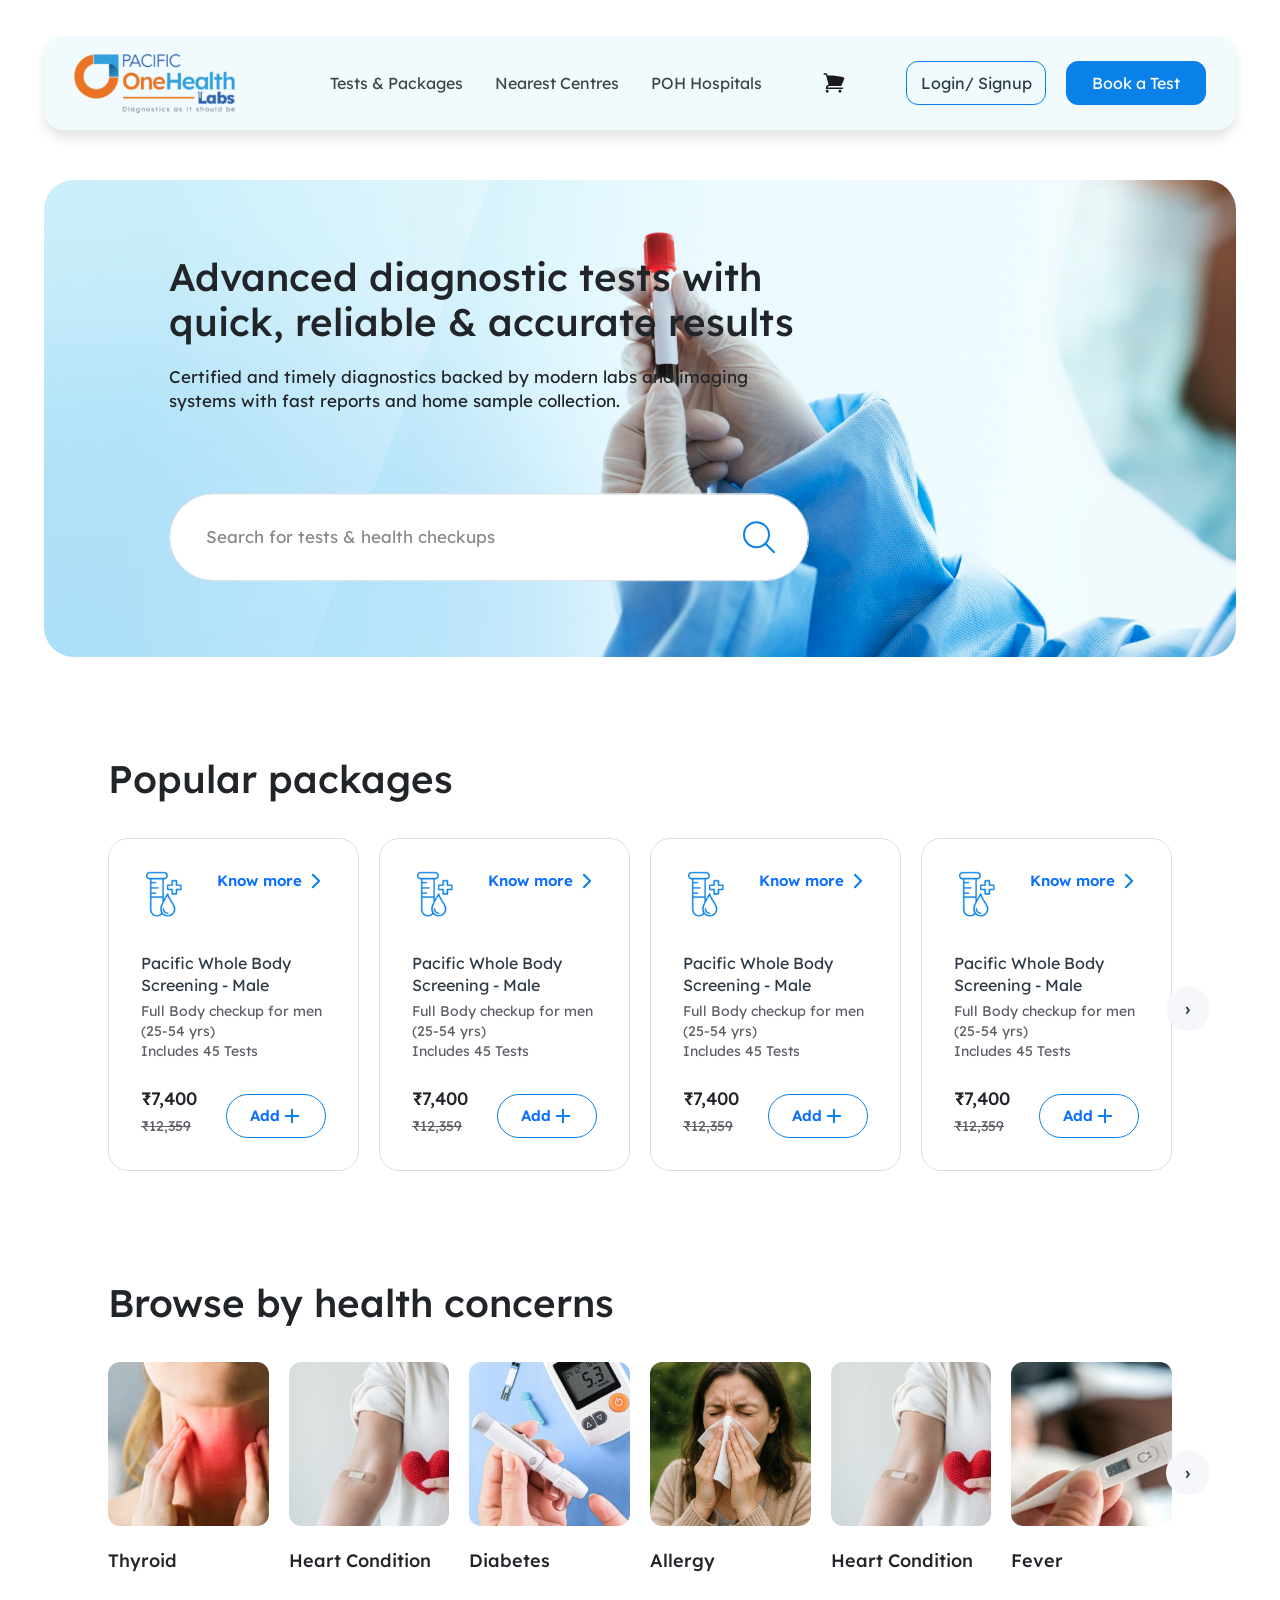
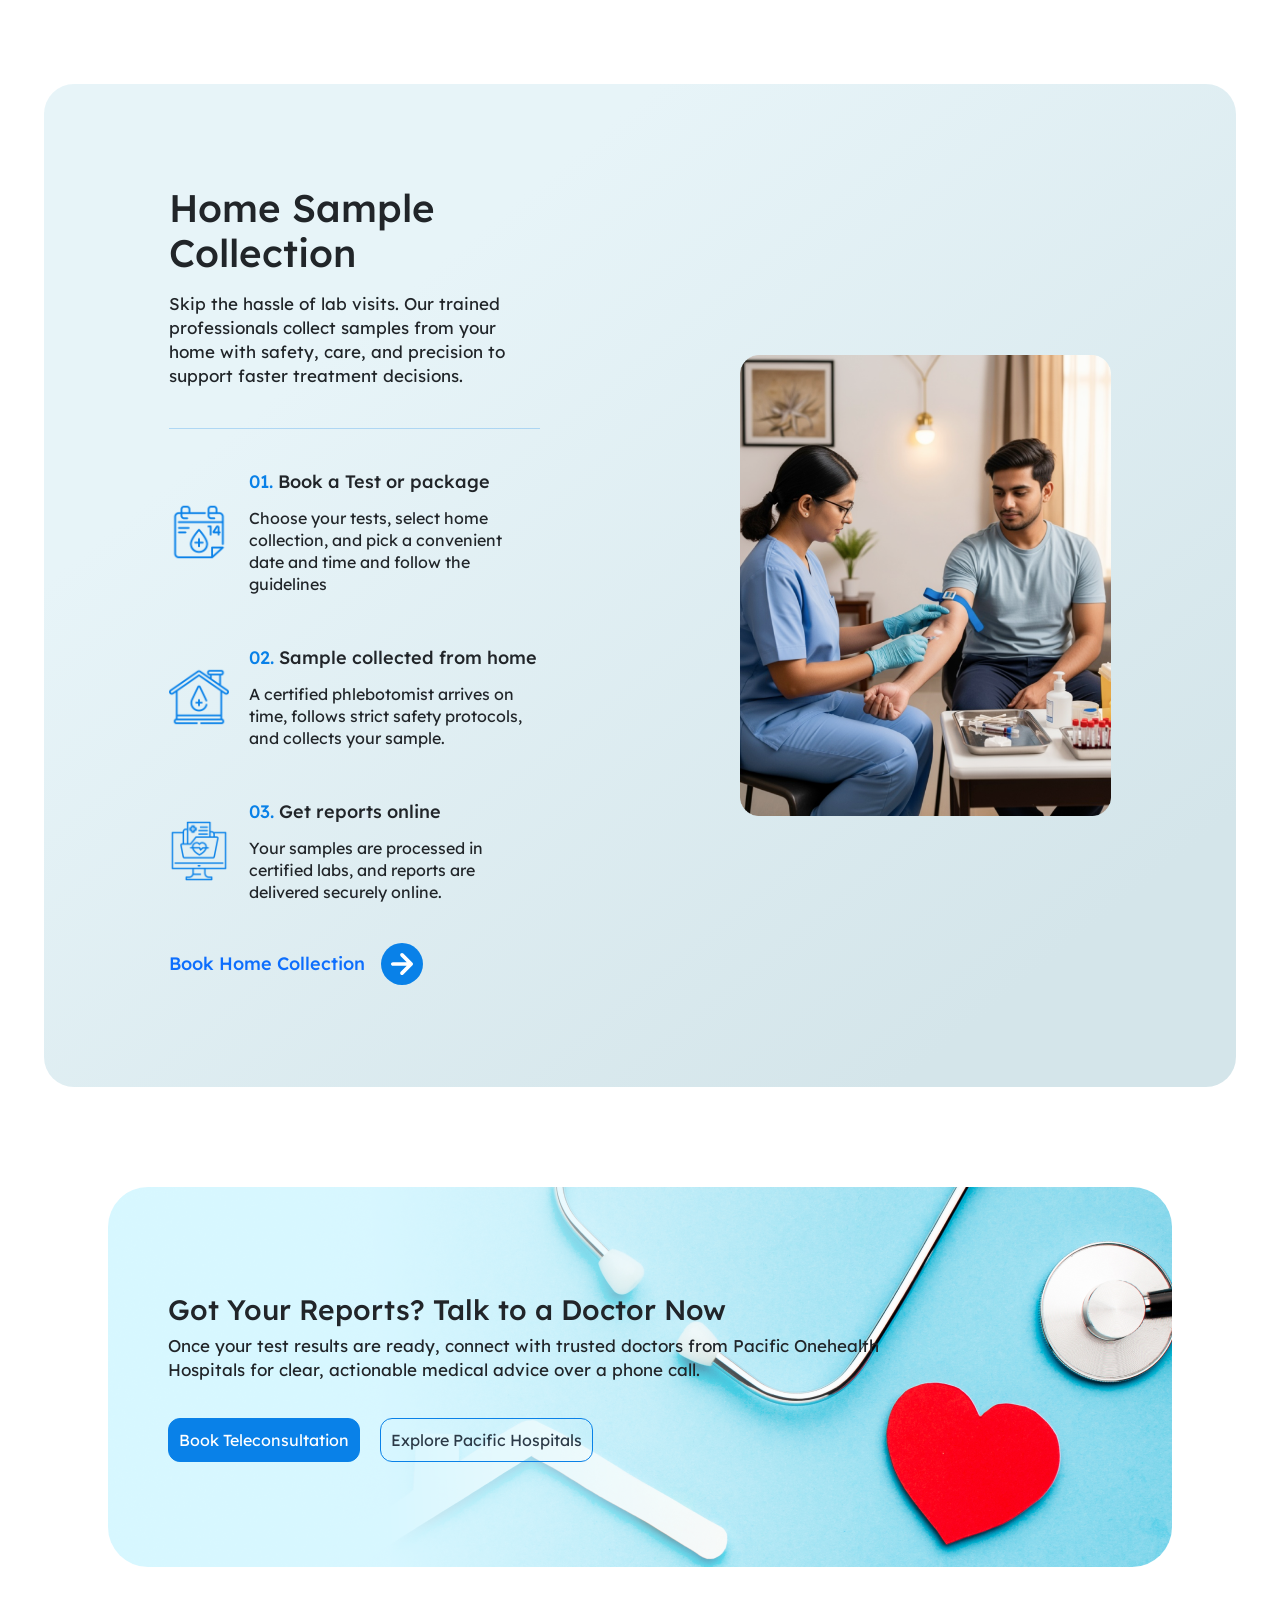
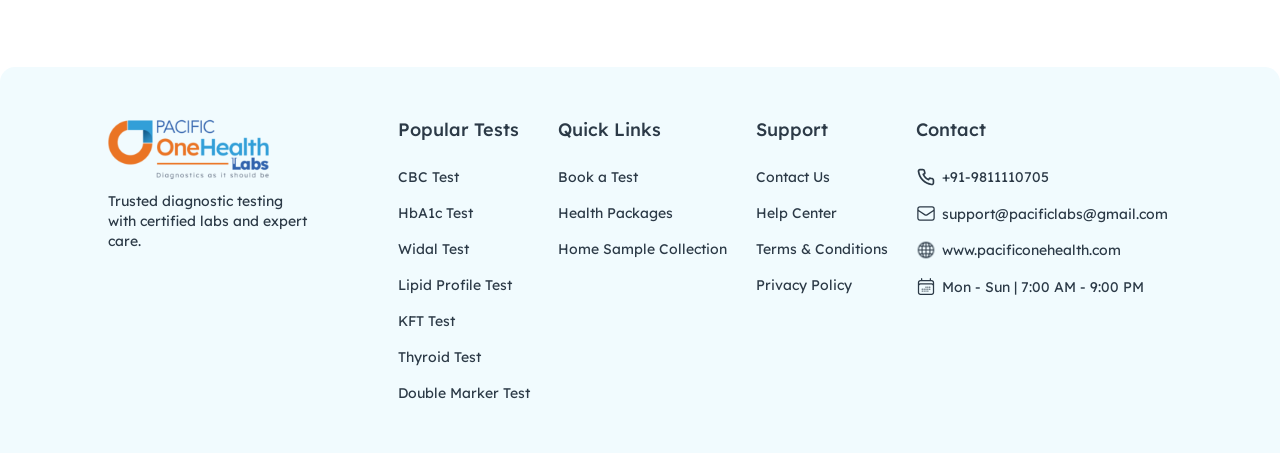
==== index.html @ 6006eb98 "pages added" ====
<!doctype html>
<html lang="en">
  <head>
    <meta charset="UTF-8" />
    <meta name="viewport" content="width=device-width, initial-scale=1.0" />
    <title>Home page</title>
    <link
      href="https://cdn.jsdelivr.net/npm/bootstrap@5.3.8/dist/css/bootstrap.min.css"
      rel="stylesheet"
      integrity="sha384-sRIl4kxILFvY47J16cr9ZwB07vP4J8+LH7qKQnuqkuIAvNWLzeN8tE5YBujZqJLB"
      crossorigin="anonymous"
    />
    <link
      rel="stylesheet"
      href="https://cdnjs.cloudflare.com/ajax/libs/OwlCarousel2/2.3.4/assets/owl.carousel.min.css"
    />
    <link
      rel="stylesheet"
      href="https://cdnjs.cloudflare.com/ajax/libs/OwlCarousel2/2.3.4/assets/owl.theme.default.min.css"
    />
    <link rel="stylesheet" href="./assets/css/style.css" />
  </head>

  <body>
    <!-- navigation bar -->
    <header class="site-header">
      <div class="container-fluid">
        <div class="heroSection-inner">
          <div class="logo">
            <img src="./assets/images/logo.svg" alt="Logo" />
          </div>
          <nav class="main-nav">
            <ul>
              <li><a href="#">Tests & Packages</a></li>
              <li><a href="#">Nearest Centres</a></li>
              <li><a href="#">POH Hospitals</a></li>
            </ul>
            <div class="cart-area">
              <img src="./assets/images/icons/cart.svg" alt="" />
            </div>
            <div class="header-cta">
              <a href="#" class="btn-cta"> Login/ Signup </a>
              <a href="#" class="btn-book"> Book a Test </a>
            </div>
          </nav>
        </div>
      </div>
    </header>
    <!-- navigation bar -->

    <!-- banner section -->
    <section class="container-fluid">
      <div class="bannerBg">
        <div class="captionArea">
          <h1>
            Advanced diagnostic tests with quick, reliable & accurate results
          </h1>
          <h4>
            Certified and timely diagnostics backed by modern labs and imaging
            systems with fast reports and home sample collection.
          </h4>
          <form action="">
            <input
              type="text"
              class="form-control"
              placeholder="Search for tests & health checkups"
            />
            <img src="./assets/images/icons/lens.svg" alt="" />
          </form>
        </div>
      </div>
    </section>
    <!-- banner section -->

    <section class="popularPackageArea">
      <div class="container-fluid">
        <h1>Popular packages</h1>
        <div class="carouselArea owl-carousel owl-theme">
          <div class="innerBox">
            <div class="topArea">
              <img src="./assets/images/icons/popular-package-one.svg" alt="" />
              <a href="#"
                >Know more
                <span
                  ><img
                    src="./assets/images/icons/blue-arrow.svg"
                    alt="" /></span
              ></a>
            </div>
            <div class="centerArea">
              <h5>Pacific Whole Body Screening - Male</h5>
              <p>Full Body checkup for men (25-54 yrs)</p>
              <p>Includes 45 Tests</p>
            </div>
            <div class="bottomArea">
              <h3>₹7,400 <span>₹12,359</span></h3>
              <a href="#"
                >Add
                <span
                  ><img
                    src="./assets/images/icons/blue-plus.svg"
                    alt="" /></span
              ></a>
            </div>
          </div>
          <div class="innerBox">
            <div class="topArea">
              <img src="./assets/images/icons/popular-package-one.svg" alt="" />
              <a href="#"
                >Know more
                <span
                  ><img
                    src="./assets/images/icons/blue-arrow.svg"
                    alt="" /></span
              ></a>
            </div>
            <div class="centerArea">
              <h5>Pacific Whole Body Screening - Male</h5>
              <p>Full Body checkup for men (25-54 yrs)</p>
              <p>Includes 45 Tests</p>
            </div>
            <div class="bottomArea">
              <h3>₹7,400 <span>₹12,359</span></h3>
              <a href="#"
                >Add
                <span
                  ><img
                    src="./assets/images/icons/blue-plus.svg"
                    alt="" /></span
              ></a>
            </div>
          </div>
          <div class="innerBox">
            <div class="topArea">
              <img src="./assets/images/icons/popular-package-one.svg" alt="" />
              <a href="#"
                >Know more
                <span
                  ><img
                    src="./assets/images/icons/blue-arrow.svg"
                    alt="" /></span
              ></a>
            </div>
            <div class="centerArea">
              <h5>Pacific Whole Body Screening - Male</h5>
              <p>Full Body checkup for men (25-54 yrs)</p>
              <p>Includes 45 Tests</p>
            </div>
            <div class="bottomArea">
              <h3>₹7,400 <span>₹12,359</span></h3>
              <a href="#"
                >Add
                <span
                  ><img
                    src="./assets/images/icons/blue-plus.svg"
                    alt="" /></span
              ></a>
            </div>
          </div>
          <div class="innerBox">
            <div class="topArea">
              <img src="./assets/images/icons/popular-package-one.svg" alt="" />
              <a href="#"
                >Know more
                <span
                  ><img
                    src="./assets/images/icons/blue-arrow.svg"
                    alt="" /></span
              ></a>
            </div>
            <div class="centerArea">
              <h5>Pacific Whole Body Screening - Male</h5>
              <p>Full Body checkup for men (25-54 yrs)</p>
              <p>Includes 45 Tests</p>
            </div>
            <div class="bottomArea">
              <h3>₹7,400 <span>₹12,359</span></h3>
              <a href="#"
                >Add
                <span
                  ><img
                    src="./assets/images/icons/blue-plus.svg"
                    alt="" /></span
              ></a>
            </div>
          </div>
          <div class="innerBox">
            <div class="topArea">
              <img src="./assets/images/icons/popular-package-one.svg" alt="" />
              <a href="#"
                >Know more
                <span
                  ><img
                    src="./assets/images/icons/blue-arrow.svg"
                    alt="" /></span
              ></a>
            </div>
            <div class="centerArea">
              <h5>Pacific Whole Body Screening - Male</h5>
              <p>Full Body checkup for men (25-54 yrs)</p>
              <p>Includes 45 Tests</p>
            </div>
            <div class="bottomArea">
              <h3>₹7,400 <span>₹12,359</span></h3>
              <a href="#"
                >Add
                <span
                  ><img
                    src="./assets/images/icons/blue-plus.svg"
                    alt="" /></span
              ></a>
            </div>
          </div>
          <div class="innerBox">
            <div class="topArea">
              <img src="./assets/images/icons/popular-package-one.svg" alt="" />
              <a href="#"
                >Know more
                <span
                  ><img
                    src="./assets/images/icons/blue-arrow.svg"
                    alt="" /></span
              ></a>
            </div>
            <div class="centerArea">
              <h5>Pacific Whole Body Screening - Male</h5>
              <p>Full Body checkup for men (25-54 yrs)</p>
              <p>Includes 45 Tests</p>
            </div>
            <div class="bottomArea">
              <h3>₹7,400 <span>₹12,359</span></h3>
              <a href="#"
                >Add
                <span
                  ><img
                    src="./assets/images/icons/blue-plus.svg"
                    alt="" /></span
              ></a>
            </div>
          </div>
        </div>
      </div>
    </section>

    <section class="healthConcernArea">
      <div class="container-fluid">
        <h1>Browse by health concerns</h1>
        <div class="healthConcernCarouselArea owl-carousel owl-theme">
          <div class="innerBox">
            <img src="./assets/images/homepage-images/thyroid.png" alt="" />
            <h3>Thyroid</h3>
          </div>
          <div class="innerBox">
            <img
              src="./assets/images/homepage-images/heart-conditions.png"
              alt=""
            />
            <h3>Heart Condition</h3>
          </div>
          <div class="innerBox">
            <img src="./assets/images/homepage-images/diabetes.png" alt="" />
            <h3>Diabetes</h3>
          </div>
          <div class="innerBox">
            <img src="./assets/images/homepage-images/allergy.png" alt="" />
            <h3>Allergy</h3>
          </div>
          <div class="innerBox">
            <img
              src="./assets/images/homepage-images/heart-conditions.png"
              alt=""
            />
            <h3>Heart Condition</h3>
          </div>
          <div class="innerBox">
            <img src="./assets/images/homepage-images/fever.png" alt="" />
            <h3>Fever</h3>
          </div>
          <div class="innerBox">
            <img src="./assets/images/homepage-images/allergy.png" alt="" />
            <h3>Allergy</h3>
          </div>
        </div>
      </div>
    </section>

    <section class="container-fluid">
      <div class="collectionBookingSection">
        <div class="leftArea">
          <h1>Home Sample Collection</h1>
          <p>
            Skip the hassle of lab visits. Our trained professionals collect
            samples from your home with safety, care, and precision to support
            faster treatment decisions.
          </p>
          <hr />
          <div class="listingArea">
            <div class="listingAreaInner">
              <div class="iconArea">
                <img
                  src="./assets/images/icons/colection-icon-one.svg"
                  alt=""
                />
              </div>
              <div class="textArea">
                <h3><span>01.</span> Book a Test or package</h3>
                <p>
                  Choose your tests, select home collection, and pick a
                  convenient date and time and follow the guidelines
                </p>
              </div>
            </div>
            <div class="listingAreaInner">
              <div class="iconArea">
                <img
                  src="./assets/images/icons/colection-icon-two.svg"
                  alt=""
                />
              </div>
              <div class="textArea">
                <h3><span>02.</span> Sample collected from home</h3>
                <p>
                  A certified phlebotomist arrives on time, follows strict
                  safety protocols, and collects your sample.
                </p>
              </div>
            </div>
            <div class="listingAreaInner">
              <div class="iconArea">
                <img
                  src="./assets/images/icons/colection-icon-three.svg"
                  alt=""
                />
              </div>
              <div class="textArea">
                <h3><span>03.</span> Get reports online</h3>
                <p>
                  Your samples are processed in certified labs, and reports are
                  delivered securely online.
                </p>
              </div>
            </div>
          </div>
          <a href="#"
            >Book Home Collection
            <span
              ><img
                src="./assets/images/icons/circle-blue-arrow.svg"
                alt="" /></span
          ></a>
        </div>
        <div class="rightArea">
          <img src="./assets/images/homepage-images/sample-image.png" alt="" />
        </div>
      </div>
    </section>

    <div class="ctaArea">
      <div class="container-fluid">
        <div class="ctaBgArea">
          <div class="ctaAreaInner">
            <h2>Got Your Reports? Talk to a Doctor Now</h2>
            <h4>
              Once your test results are ready, connect with trusted doctors
              from Pacific Onehealth Hospitals for clear, actionable medical
              advice over a phone call.
            </h4>
            <div class="buttonFlex">
              <a href="#" class="firstButton">Book Teleconsultation</a>
              <a href="#" class="secondButton">Explore Pacific Hospitals</a>
            </div>
          </div>
        </div>
      </div>
    </div>

    <footer>
      <div class="container-fluid">
        <div class="footer-inner">
          <div class="footer-col">
            <div class="footer-logo">
              <img src="./assets/images/logo.svg" alt="logo" />
            </div>
            <p>
              Trusted diagnostic testing with certified labs and expert care.
            </p>
          </div>

          <div class="footer-col">
            <h3>Popular Tests</h3>
            <ul id="footerCategoryMenuListContainer">
              <li>
                <a href="#">
                  <span>CBC Test</span>
                </a>
              </li>
              <li>
                <a href="#">
                  <span>HbA1c Test</span>
                </a>
              </li>
              <li>
                <a href="#">
                  <span>Widal Test</span>
                </a>
              </li>
              <li>
                <a href="#">
                  <span>Lipid Profile Test</span>
                </a>
              </li>
              <li>
                <a href="#">
                  <span>KFT Test</span>
                </a>
              </li>
              <li>
                <a href="#">
                  <span>Thyroid Test</span>
                </a>
              </li>
              <li>
                <a href="#">
                  <span>Double Marker Test</span>
                </a>
              </li>
            </ul>
          </div>

          <div class="footer-col">
            <h3>Quick Links</h3>
            <ul>
              <li>
                <a href="#">
                  <span>Book a Test</span>
                </a>
              </li>

              <li>
                <a href="#">
                  <span>Health Packages</span>
                </a>
              </li>
              <li>
                <a href="#">
                  <span>Home Sample Collection</span>
                </a>
              </li>
            </ul>
          </div>

          <div class="footer-col">
            <h3>Support</h3>
            <ul>
              <li>
                <a href="#">
                  <span>Contact Us</span>
                </a>
              </li>

              <li>
                <a href="#">
                  <span>Help Center</span>
                </a>
              </li>
              <li>
                <a href="#">
                  <span>Terms & Conditions</span>
                </a>
              </li>
              <li>
                <a href="#">
                  <span>Privacy Policy</span>
                </a>
              </li>
            </ul>
          </div>

          <div class="footer-col">
            <h3>Contact</h3>
            <ul>
              <li>
                <a href="#">
                  <img src="./assets/images/icons/call.svg" alt="" />
                  +91-9811110705
                </a>
              </li>
              <li>
                <a href="#">
                  <img src="./assets/images/icons/mail.svg" alt="" />
                  support@pacificlabs@gmail.com
                </a>
              </li>
              <li>
                <a href="#">
                  <img src="./assets/images/icons/web.svg" alt="" />
                  www.pacificonehealth.com
                </a>
              </li>
              <li>
                <a href="#">
                  <img src="./assets/images/icons/time.svg" alt="" /> Mon - Sun
                  | 7:00 AM - 9:00 PM
                </a>
              </li>
            </ul>
          </div>
        </div>
      </div>
    </footer>

    <script
      src="https://code.jquery.com/jquery-3.7.1.min.js"
      integrity="sha256-/JqT3SQfawRcv/BIHPThkBvs0OEvtFFmqPF/lYI/Cxo="
      crossorigin="anonymous"
    ></script>
    <script
      src="https://cdn.jsdelivr.net/npm/bootstrap@5.3.8/dist/js/bootstrap.bundle.min.js"
      integrity="sha384-FKyoEForCGlyvwx9Hj09JcYn3nv7wiPVlz7YYwJrWVcXK/BmnVDxM+D2scQbITxI"
      crossorigin="anonymous"
    ></script>
    <script src="https://cdnjs.cloudflare.com/ajax/libs/OwlCarousel2/2.3.4/owl.carousel.min.js"></script>
    <script src="./assets/js/app.js"></script>
  </body>
</html>
---- assets/css/style.css ----
@import url("https://fonts.googleapis.com/css2?family=Lexend+Deca:wght@100..900&display=swap");
body {
  padding: 0;
  margin: 0;
  box-sizing: border-box;
  font-family: "Lexend Deca", sans-serif;
  font-size: clamp(16px, 1.05vw, 20px);
  line-height: clamp(22px, 1.35vw, 26px);
}

.container-fluid {
  width: 100%;
  max-width: min(95%, 1920px);
  margin: auto;
}

:root {
  --light-blue-gradient: linear-gradient(140.95deg, #E7F4F8 25.35%, #D4E5EA 86.08%);
  --menu-blue: #F1FBFE;
  --blue: #0981E8;
  --light-blue: #F1FBFE;
  --white: #ffffff;
  --border-color: #D6DEEC;
  --black: #2C3A47;
  --light-black: #868A8D;
  --gray: #5C6066;
  --lighter-gray: #C3C3C3;
  --lightest-gray: #F5F7FA;
  --green: #0B795E;
  --light-green: #DAF5ED;
  --red: #FF424D;
  --pink: #D22475;
  --light-pink: #F9EEF1;
}

h1 {
  font-weight: 500;
  font-size: clamp(34px, 3vw, 52px);
  line-height: clamp(42px, 3.5vw, 62px);
  margin-bottom: 0;
}

h2 {
  font-weight: 500;
  font-size: clamp(28px, 2.2vw, 40px);
  line-height: clamp(36px, 2.6vw, 48px);
  margin-bottom: 0;
}

h3 {
  font-weight: 500;
  font-size: clamp(18px, 1.4vw, 24px);
  line-height: clamp(26px, 1.8vw, 32px);
  margin-bottom: 0;
}

h4 {
  font-weight: 400;
  font-size: clamp(17px, 1.2vw, 22px);
  line-height: clamp(24px, 1.6vw, 30px);
  margin-bottom: 0;
}

h5 {
  font-weight: 400;
  font-size: clamp(16px, 1vw, 20px);
  line-height: clamp(22px, 1.4vw, 28px);
  margin-bottom: 0;
}

h6 {
  font-weight: 600;
  font-size: clamp(15px, 1vw, 18px);
  line-height: clamp(20px, 1.3vw, 24px);
  margin-bottom: 0;
}

p {
  font-weight: 400;
  font-size: clamp(14px, 0.9vw, 16px);
  line-height: clamp(20px, 1.2vw, 24px);
  margin-bottom: 0;
}

.site-header {
  margin-top: 36px;
}
.site-header .heroSection-inner {
  display: flex;
  align-items: center;
  justify-content: space-between;
  height: 94px;
  background-color: var(--menu-blue);
  padding: 0 30px;
  border-radius: 20px;
  box-shadow: 0px 8px 12px 0px rgba(0, 0, 0, 0.1019607843);
}
.site-header .heroSection-inner .logo img {
  max-width: 100%;
}
.site-header .heroSection-inner .main-nav {
  display: flex;
  align-items: center;
  gap: 60px;
}
@media (max-width: 1199px) {
  .site-header .heroSection-inner .main-nav {
    display: none;
  }
}
.site-header .heroSection-inner .main-nav ul {
  display: flex;
  align-items: center;
  gap: 32px;
  list-style: none;
  margin: 0;
  padding: 0;
}
.site-header .heroSection-inner .main-nav ul li a {
  color: var(--text-color);
  text-decoration: none;
  opacity: 0.85;
  transition: opacity 0.3s ease;
}
.site-header .heroSection-inner .main-nav ul li a:hover {
  opacity: 1;
}
.site-header .heroSection-inner .main-nav .header-cta {
  display: flex;
  gap: 20px;
}
.site-header .heroSection-inner .main-nav .header-cta .btn-cta {
  border: 1px solid var(--blue);
  color: var(--black);
  border-radius: 12px;
  text-decoration: none;
  padding: 10px;
  min-width: 140px;
  text-align: center;
  flex-shrink: 0;
}
.site-header .heroSection-inner .main-nav .header-cta .btn-book {
  border: 1px solid var(--blue);
  background-color: var(--blue);
  color: var(--white);
  border-radius: 12px;
  text-decoration: none;
  padding: 10px;
  min-width: 140px;
  text-align: center;
  flex-shrink: 0;
}

.bannerBg {
  background-image: url("../images/homepage-images/banner-image.png");
  background-repeat: no-repeat;
  background-size: 100%;
  border-radius: 30px;
  padding: 20%;
  margin-top: 50px;
  background-position: right;
  position: relative;
}
@media (max-width: 991px) {
  .bannerBg {
    background-size: auto;
  }
}
@media (max-width: 840px) {
  .bannerBg {
    padding: 30%;
  }
}
@media (max-width: 580px) {
  .bannerBg {
    padding: 40%;
  }
}
@media (max-width: 520px) {
  .bannerBg {
    padding: 50%;
  }
}
.bannerBg .captionArea {
  position: absolute;
  width: 640px;
  top: 50%;
  transform: translateY(-50%);
  left: 125px;
}
@media (max-width: 991px) {
  .bannerBg .captionArea {
    transform: translate(-50%, -50%);
    left: 50%;
    text-align: center;
    width: 80%;
  }
}
.bannerBg .captionArea h1 {
  margin-bottom: 20px;
}
.bannerBg .captionArea h4 {
  margin-bottom: 80px;
}
@media (max-width: 991px) {
  .bannerBg .captionArea h4 {
    margin-bottom: 20px;
  }
}
.bannerBg .captionArea form {
  position: relative;
}
.bannerBg .captionArea form input {
  height: 88px;
  border-radius: 50px;
  padding-left: 36px;
}
@media (max-width: 991px) {
  .bannerBg .captionArea form input {
    height: 60px;
  }
}
.bannerBg .captionArea form input::placeholder {
  color: var(--light-black);
  font-weight: 400;
  font-size: clamp(17px, 1.2vw, 22px);
  line-height: clamp(24px, 1.6vw, 30px);
  margin-bottom: 0;
}
@media (max-width: 991px) {
  .bannerBg .captionArea form input::placeholder {
    font-weight: 400;
    font-size: clamp(16px, 1vw, 20px);
    line-height: clamp(22px, 1.4vw, 28px);
    margin-bottom: 0;
  }
}
.bannerBg .captionArea form input:focus {
  box-shadow: none;
}
.bannerBg .captionArea form img {
  position: absolute;
  right: 30px;
  top: 50%;
  transform: translateY(-50%);
  cursor: pointer;
}
@media (max-width: 991px) {
  .bannerBg .captionArea form img {
    width: 4%;
  }
}

.popularPackageArea {
  padding: 100px 0;
}
.popularPackageArea .container-fluid {
  width: 100%;
  max-width: min(85%, 1920px);
  margin: auto;
}
@media (max-width: 991px) {
  .popularPackageArea .container-fluid {
    max-width: min(95%, 1920px);
  }
}
.popularPackageArea .container-fluid h1 {
  margin-bottom: 36px;
}
.popularPackageArea .container-fluid .carouselArea {
  position: relative;
}
.popularPackageArea .container-fluid .carouselArea .innerBox {
  padding: 32px;
  border: 1px solid var(--border-color);
  border-radius: 20px;
}
.popularPackageArea .container-fluid .carouselArea .innerBox .topArea {
  display: flex;
  align-items: flex-start;
  justify-content: space-between;
  margin-bottom: 35px;
}
.popularPackageArea .container-fluid .carouselArea .innerBox .topArea img {
  width: 25%;
}
.popularPackageArea .container-fluid .carouselArea .innerBox .topArea a {
  font-weight: 600;
  font-size: clamp(15px, 1vw, 18px);
  line-height: clamp(20px, 1.3vw, 24px);
  margin-bottom: 0;
  display: flex;
  align-items: center;
  gap: 4px;
  text-decoration: none;
}
.popularPackageArea .container-fluid .carouselArea .innerBox .topArea a span img {
  width: 100%;
}
.popularPackageArea .container-fluid .carouselArea .innerBox .centerArea h5 {
  color: var(--black);
  margin-bottom: 5px;
}
.popularPackageArea .container-fluid .carouselArea .innerBox .centerArea p {
  color: var(--gray);
}
.popularPackageArea .container-fluid .carouselArea .innerBox .bottomArea {
  display: flex;
  align-items: flex-end;
  justify-content: space-between;
  margin-top: 25px;
}
.popularPackageArea .container-fluid .carouselArea .innerBox .bottomArea h3 span {
  font-weight: 400;
  font-size: clamp(14px, 0.9vw, 16px);
  line-height: clamp(20px, 1.2vw, 24px);
  margin-bottom: 0;
  color: var(--gray);
  text-decoration: line-through;
}
.popularPackageArea .container-fluid .carouselArea .innerBox .bottomArea a {
  border: 1px solid var(--blue);
  border-radius: 50px;
  height: 44px;
  min-width: 100px;
  display: flex;
  justify-content: center;
  align-items: center;
  text-decoration: none;
  gap: 2px;
  flex-shrink: 0;
}
.popularPackageArea .container-fluid .carouselArea .innerBox .bottomArea a span {
  display: flex;
}
.popularPackageArea .container-fluid .carouselArea .innerBox .bottomArea a {
  font-weight: 600;
  font-size: clamp(15px, 1vw, 18px);
  line-height: clamp(20px, 1.3vw, 24px);
  margin-bottom: 0;
}
@media (max-width: 991px) {
  .popularPackageArea .container-fluid .carouselArea .innerBox .bottomArea {
    flex-direction: column;
    align-items: normal;
    gap: 15px;
  }
}
.popularPackageArea .container-fluid .owl-nav {
  display: block;
}
.popularPackageArea .container-fluid .owl-nav button {
  position: absolute;
  top: 50%;
  transform: translateY(-50%);
  background-color: var(--lightest-gray);
  width: 44px;
  height: 44px;
  border-radius: 50px;
  display: flex;
  align-items: center;
  justify-content: center;
}
.popularPackageArea .container-fluid .owl-nav button span {
  font-weight: 500;
  font-size: clamp(18px, 1.4vw, 24px);
  line-height: clamp(26px, 1.8vw, 32px);
  margin-bottom: 0;
  height: 100%;
  place-content: center;
  color: var(--black);
}
.popularPackageArea .container-fluid .owl-nav button.owl-prev {
  left: -4%;
}
.popularPackageArea .container-fluid .owl-nav button.owl-next {
  right: -4%;
}
.popularPackageArea .container-fluid .owl-nav button.disabled {
  display: none;
}
.popularPackageArea .container-fluid .owl-nav button:hover {
  background-color: var(--lightest-gray);
}
.popularPackageArea .container-fluid .owl-nav button:hover span {
  color: var(--black);
}

.healthConcernArea {
  padding-bottom: 100px;
}
.healthConcernArea .container-fluid {
  width: 100%;
  max-width: min(85%, 1920px);
  margin: auto;
}
@media (max-width: 991px) {
  .healthConcernArea .container-fluid {
    max-width: min(95%, 1920px);
  }
}
.healthConcernArea .container-fluid h1 {
  margin-bottom: 36px;
}
.healthConcernArea .container-fluid .healthConcernCarouselArea {
  position: relative;
}
.healthConcernArea .container-fluid .healthConcernCarouselArea .innerBox img {
  width: 100%;
  margin-bottom: 22px;
}
.healthConcernArea .container-fluid .owl-nav {
  display: block;
}
.healthConcernArea .container-fluid .owl-nav button {
  position: absolute;
  top: 50%;
  transform: translateY(-50%);
  background-color: var(--lightest-gray);
  width: 44px;
  height: 44px;
  border-radius: 50px;
  display: flex;
  align-items: center;
  justify-content: center;
}
.healthConcernArea .container-fluid .owl-nav button span {
  font-weight: 500;
  font-size: clamp(18px, 1.4vw, 24px);
  line-height: clamp(26px, 1.8vw, 32px);
  margin-bottom: 0;
  height: 100%;
  place-content: center;
  color: var(--black);
}
.healthConcernArea .container-fluid .owl-nav button.owl-prev {
  left: -4%;
}
.healthConcernArea .container-fluid .owl-nav button.owl-next {
  right: -4%;
}
.healthConcernArea .container-fluid .owl-nav button.disabled {
  display: none;
}
.healthConcernArea .container-fluid .owl-nav button:hover {
  background-color: var(--lightest-gray);
}
.healthConcernArea .container-fluid .owl-nav button:hover span {
  color: var(--black);
}

.collectionBookingSection {
  background: var(--light-blue-gradient);
  border-radius: 30px;
  padding: 102px 125px;
  display: flex;
  justify-content: space-between;
  gap: 200px;
}
@media (max-width: 1240px) {
  .collectionBookingSection {
    gap: 40px;
    padding: 40px;
  }
}
@media (max-width: 1080px) {
  .collectionBookingSection {
    gap: 20px;
  }
}
@media (max-width: 991px) {
  .collectionBookingSection {
    flex-direction: column-reverse;
  }
}
@media (max-width: 580px) {
  .collectionBookingSection {
    padding: 25px;
  }
}
.collectionBookingSection .leftArea {
  max-width: 723px;
  flex: 1;
}
.collectionBookingSection .leftArea hr {
  margin-block: 40px;
  max-width: 427px;
  border-color: var(--blue);
}
.collectionBookingSection .leftArea h1 {
  margin-bottom: 16px;
}
.collectionBookingSection .leftArea p {
  font-weight: 400;
  font-size: clamp(17px, 1.2vw, 22px);
  line-height: clamp(24px, 1.6vw, 30px);
  margin-bottom: 0;
}
.collectionBookingSection .leftArea .listingArea {
  display: flex;
  flex-direction: column;
  gap: 50px;
}
.collectionBookingSection .leftArea .listingArea .listingAreaInner {
  display: flex;
  align-items: center;
  gap: 20px;
}
.collectionBookingSection .leftArea .listingArea .listingAreaInner .textArea h3 {
  margin-bottom: 12px;
}
.collectionBookingSection .leftArea .listingArea .listingAreaInner .textArea h3 span {
  color: var(--blue);
}
.collectionBookingSection .leftArea .listingArea .listingAreaInner .textArea p {
  font-weight: 400;
  font-size: clamp(16px, 1vw, 20px);
  line-height: clamp(22px, 1.4vw, 28px);
  margin-bottom: 0;
}
.collectionBookingSection .leftArea a {
  font-weight: 500;
  font-size: clamp(18px, 1.4vw, 24px);
  line-height: clamp(26px, 1.8vw, 32px);
  margin-bottom: 0;
  margin-top: 40px;
  text-decoration: none;
  display: flex;
  align-items: center;
  gap: 16px;
}
.collectionBookingSection .leftArea a span img {
  width: 100%;
}
.collectionBookingSection .rightArea {
  flex: 1;
  display: flex;
  align-items: center;
}
.collectionBookingSection .rightArea img {
  width: 100%;
}

.ctaArea {
  padding: 100px 0;
}
.ctaArea .container-fluid {
  width: 100%;
  max-width: min(85%, 1920px);
  margin: auto;
}
@media (max-width: 991px) {
  .ctaArea .container-fluid {
    max-width: min(95%, 1920px);
  }
}
.ctaArea .container-fluid .ctaBgArea {
  background-image: url(../images/homepage-images/cta-inner.png);
  background-repeat: no-repeat;
  background-size: cover;
  background-position: right;
  height: 380px;
  padding: 60px;
  border-radius: 40px;
  place-content: center;
}
@media (max-width: 767px) {
  .ctaArea .container-fluid .ctaBgArea {
    background-position: center;
    padding: 20px;
  }
}
.ctaArea .container-fluid .ctaBgArea .ctaAreaInner {
  max-width: 747px;
}
.ctaArea .container-fluid .ctaBgArea .ctaAreaInner h2 {
  margin-bottom: 6px;
}
.ctaArea .container-fluid .ctaBgArea .ctaAreaInner .buttonFlex {
  display: flex;
  align-items: center;
  gap: 20px;
  margin-top: 36px;
}
.ctaArea .container-fluid .ctaBgArea .ctaAreaInner .buttonFlex .firstButton {
  border: 1px solid var(--blue);
  background-color: var(--blue);
  color: var(--white);
  border-radius: 12px;
  text-decoration: none;
  padding: 10px;
  min-width: 140px;
  text-align: center;
  flex-shrink: 0;
}
.ctaArea .container-fluid .ctaBgArea .ctaAreaInner .buttonFlex .secondButton {
  border: 1px solid var(--blue);
  color: var(--black);
  border-radius: 12px;
  text-decoration: none;
  padding: 10px;
  min-width: 140px;
  text-align: center;
  flex-shrink: 0;
}

.packageDetailArea {
  padding: 100px 0;
}
.packageDetailArea .container-fluid {
  width: 100%;
  max-width: min(80%, 1920px);
  margin: auto;
}
@media (max-width: 991px) {
  .packageDetailArea .container-fluid {
    max-width: min(95%, 1920px);
  }
}
.packageDetailArea .container-fluid .packageDetailAreaInner {
  display: flex;
  gap: 60px;
}
.packageDetailArea .container-fluid .packageDetailAreaInner .leftArea {
  flex: 1 1 65%;
  max-width: 65%;
}
.packageDetailArea .container-fluid .packageDetailAreaInner .leftArea p {
  font-weight: 600;
  font-size: clamp(15px, 1vw, 18px);
  line-height: clamp(20px, 1.3vw, 24px);
  margin-bottom: 0;
  font-weight: 400;
  margin-top: 20px;
}
.packageDetailArea .container-fluid .packageDetailAreaInner .leftArea p:nth-child(2) {
  color: var(--light-black);
}
.packageDetailArea .container-fluid .packageDetailAreaInner .leftArea .listingArea {
  display: flex;
  gap: 50px;
  border: 1px solid var(--border-color);
  box-shadow: 0px 6px 18px 0px rgba(0, 0, 0, 0.0588235294);
  padding: 20px;
  border-radius: 24px;
  margin-top: 70px;
}
.packageDetailArea .container-fluid .packageDetailAreaInner .leftArea .listingArea .listingAreaInner {
  display: flex;
  gap: 12px;
  flex: 1 1 auto;
}
.packageDetailArea .container-fluid .packageDetailAreaInner .leftArea .listingArea .listingAreaInner .iconArea img {
  width: 100%;
  height: 100%;
}
.packageDetailArea .container-fluid .packageDetailAreaInner .leftArea .listingArea .listingAreaInner .textArea p {
  color: var(--light-black);
  margin-top: 0;
  font-weight: 400;
  font-size: clamp(14px, 0.9vw, 16px);
  line-height: clamp(20px, 1.2vw, 24px);
  margin-bottom: 0;
}
.packageDetailArea .container-fluid .packageDetailAreaInner .leftArea h2 {
  margin-bottom: 20px;
  margin-top: 70px;
}
.packageDetailArea .container-fluid .packageDetailAreaInner .leftArea .accordion .accordion-item {
  border-radius: 20px;
  margin-bottom: 36px;
  overflow: hidden;
}
.packageDetailArea .container-fluid .packageDetailAreaInner .leftArea .accordion .accordion-item.active .accordion-body {
  max-height: 500px;
  border-top: 1px solid var(--border-color);
}
.packageDetailArea .container-fluid .packageDetailAreaInner .leftArea .accordion .accordion-item.active .chevron {
  transform: rotate(180deg);
}
.packageDetailArea .container-fluid .packageDetailAreaInner .leftArea .accordion .accordion-header {
  padding: 15px 20px;
  display: flex;
  justify-content: space-between;
  align-items: center;
  background-color: var(--menu-blue);
  cursor: pointer;
}
.packageDetailArea .container-fluid .packageDetailAreaInner .leftArea .accordion .accordion-header h3 {
  margin: 0;
}
.packageDetailArea .container-fluid .packageDetailAreaInner .leftArea .accordion .accordion-header p {
  color: var(--gray);
}
.packageDetailArea .container-fluid .packageDetailAreaInner .leftArea .accordion .accordion-body {
  max-height: 0;
  overflow: hidden;
  padding: 0 20px;
  transition: 0.3s ease;
}
.packageDetailArea .container-fluid .packageDetailAreaInner .leftArea .accordion .accordion-body .listingArea {
  display: flex;
  flex-direction: column;
  margin: 0;
  gap: 0;
  border: 0;
  box-shadow: none;
  padding: 0;
  border-radius: 0;
  padding: 15px 0;
  border-bottom: 1px solid var(--border-color);
}
.packageDetailArea .container-fluid .packageDetailAreaInner .leftArea .accordion .accordion-body .listingArea:last-child {
  border-bottom: 0;
}
.packageDetailArea .container-fluid .packageDetailAreaInner .leftArea .accordion .accordion-body .listingArea .iconArea {
  width: 30px;
  height: 30px;
}
.packageDetailArea .container-fluid .packageDetailAreaInner .leftArea .gridArea {
  display: grid;
  grid-template-columns: repeat(2, 1fr);
  gap: 26px;
  margin-top: 40px;
}
.packageDetailArea .container-fluid .packageDetailAreaInner .leftArea .gridArea .listingArea {
  margin-top: 0px;
}
.packageDetailArea .container-fluid .packageDetailAreaInner .leftArea .gridArea .listingArea .listingAreaInner {
  align-items: flex-start;
}
.packageDetailArea .container-fluid .packageDetailAreaInner .leftArea .gridArea .listingArea .listingAreaInner .iconArea img {
  width: auto;
}
.packageDetailArea .container-fluid .packageDetailAreaInner .leftArea .gridArea .listingArea .listingAreaInner .textArea h3 {
  margin-bottom: 6px;
}
.packageDetailArea .container-fluid .packageDetailAreaInner .rightArea {
  flex: 1 1 35%;
  max-width: 35%;
}
.packageDetailArea .container-fluid .packageDetailAreaInner .rightArea .bookingArea {
  background: var(--light-blue-gradient);
  padding: 35px;
  border-radius: 32px;
  box-shadow: 0px 8px 12px 0px rgba(0, 0, 0, 0.1019607843);
}
.packageDetailArea .container-fluid .packageDetailAreaInner .rightArea .bookingArea h1 span {
  font-weight: 500;
  font-size: clamp(18px, 1.4vw, 24px);
  line-height: clamp(26px, 1.8vw, 32px);
  margin-bottom: 0;
  color: var(--gray);
  text-decoration: line-through;
}
.packageDetailArea .container-fluid .packageDetailAreaInner .rightArea .bookingArea h6 {
  color: var(--black);
}
.packageDetailArea .container-fluid .packageDetailAreaInner .rightArea .bookingArea ul {
  margin-block: 40px;
  padding-left: 20px;
  list-style: none;
}
.packageDetailArea .container-fluid .packageDetailAreaInner .rightArea .bookingArea ul li {
  margin-bottom: 4px;
}
.packageDetailArea .container-fluid .packageDetailAreaInner .rightArea .bookingArea ul li:last-child {
  margin-bottom: 0;
}
.packageDetailArea .container-fluid .packageDetailAreaInner .rightArea .bookingArea ul li img {
  margin-right: 5px;
}
.packageDetailArea .container-fluid .packageDetailAreaInner .rightArea .bookingArea a {
  border: 1px solid var(--blue);
  color: var(--black);
  border-radius: 12px;
  text-decoration: none;
  padding: 10px;
  min-width: 140px;
  text-align: center;
  flex-shrink: 0;
  display: block;
  background-color: var(--white);
  color: var(--blue);
}
.packageDetailArea .container-fluid .packageDetailAreaInner .rightArea .recommendedPackageArea {
  margin-top: 70px;
}
.packageDetailArea .container-fluid .packageDetailAreaInner .rightArea .recommendedPackageArea .recommendedPackageAreaInner {
  border: 1px solid var(--border-color);
  border-radius: 24px;
  margin-top: 20px;
  padding: 0px 30px;
}
.packageDetailArea .container-fluid .packageDetailAreaInner .rightArea .recommendedPackageArea .recommendedPackageAreaInner .boxInner {
  border-bottom: 1px solid var(--border-color);
  padding: 30px 0px;
}
.packageDetailArea .container-fluid .packageDetailAreaInner .rightArea .recommendedPackageArea .recommendedPackageAreaInner .boxInner h3 {
  margin-bottom: 2px;
  color: var(--black);
}
.packageDetailArea .container-fluid .packageDetailAreaInner .rightArea .recommendedPackageArea .recommendedPackageAreaInner .boxInner h3 span {
  font-weight: 400;
  font-size: clamp(14px, 0.9vw, 16px);
  line-height: clamp(20px, 1.2vw, 24px);
  margin-bottom: 0;
  border-radius: 50px;
  margin-left: 5px;
  padding: 5px 25px;
}
.packageDetailArea .container-fluid .packageDetailAreaInner .rightArea .recommendedPackageArea .recommendedPackageAreaInner .boxInner h3 span.popular {
  background-color: var(--light-green);
  color: var(--green);
}
.packageDetailArea .container-fluid .packageDetailAreaInner .rightArea .recommendedPackageArea .recommendedPackageAreaInner .boxInner h3 span.health {
  color: var(--pink);
  background-color: var(--light-pink);
}
.packageDetailArea .container-fluid .packageDetailAreaInner .rightArea .recommendedPackageArea .recommendedPackageAreaInner .boxInner h5 {
  color: var(--gray);
}
.packageDetailArea .container-fluid .packageDetailAreaInner .rightArea .recommendedPackageArea .recommendedPackageAreaInner .boxInner .priceArea {
  display: flex;
  align-items: center;
  justify-content: space-between;
}
.packageDetailArea .container-fluid .packageDetailAreaInner .rightArea .recommendedPackageArea .recommendedPackageAreaInner .boxInner .priceArea p {
  font-weight: 500;
  font-size: clamp(18px, 1.4vw, 24px);
  line-height: clamp(26px, 1.8vw, 32px);
  margin-bottom: 0;
  color: var(--blue);
}
.packageDetailArea .container-fluid .packageDetailAreaInner .rightArea .recommendedPackageArea .recommendedPackageAreaInner .boxInner .priceArea p span {
  font-weight: 600;
  font-size: clamp(15px, 1vw, 18px);
  line-height: clamp(20px, 1.3vw, 24px);
  margin-bottom: 0;
  font-weight: 400;
  color: var(--gray);
  text-decoration: line-through;
}
.packageDetailArea .container-fluid .packageDetailAreaInner .rightArea .recommendedPackageArea .recommendedPackageAreaInner .boxInner .priceArea a img {
  width: 100%;
}

.cartPage {
  padding: 100px 0;
}
.cartPage .container-fluid {
  width: 100%;
  max-width: min(85%, 1920px);
  margin: auto;
}
@media (max-width: 991px) {
  .cartPage .container-fluid {
    max-width: min(95%, 1920px);
  }
}
.cartPage .container-fluid .cartPageInner {
  display: flex;
  gap: 34px;
}
.cartPage .container-fluid .cartPageInner .leftArea {
  flex: 1 1 70%;
}
.cartPage .container-fluid .cartPageInner .leftArea h5 {
  color: var(--light-black);
}
.cartPage .container-fluid .cartPageInner .leftArea .cartArea {
  margin-top: 30px;
  margin-bottom: 30px;
  padding: 34px;
  border: 1px solid var(--border-color);
  border-radius: 24px;
  display: flex;
  flex-direction: column;
  gap: 24px;
}
.cartPage .container-fluid .cartPageInner .leftArea .cartArea .inner {
  display: flex;
  align-items: center;
  justify-content: space-between;
}
.cartPage .container-fluid .cartPageInner .leftArea .cartArea .inner .leftInner {
  display: flex;
  align-items: center;
  gap: 16px;
}
.cartPage .container-fluid .cartPageInner .leftArea .cartArea .inner .leftInner h5 {
  color: var(--black);
}
.cartPage .container-fluid .cartPageInner .leftArea .cartArea .inner .leftInner h6 {
  color: var(--light-black);
}
.cartPage .container-fluid .cartPageInner .leftArea .cartArea .inner .rightInner {
  display: flex;
  align-items: center;
  gap: 110px;
}
.cartPage .container-fluid .cartPageInner .leftArea .cartArea .inner .rightInner h6 {
  font-weight: 400;
  font-size: clamp(14px, 0.9vw, 16px);
  line-height: clamp(20px, 1.2vw, 24px);
  margin-bottom: 0;
  color: #0B795E;
}
.cartPage .container-fluid .cartPageInner .leftArea .cartArea .inner .rightInner h6 span {
  font-weight: 600;
  font-size: clamp(15px, 1vw, 18px);
  line-height: clamp(20px, 1.3vw, 24px);
  margin-bottom: 0;
  color: var(--light-black);
  text-decoration: line-through;
}
.cartPage .container-fluid .cartPageInner .leftArea .cartArea .inner .rightInner a {
  color: var(--red);
  text-decoration: none;
  font-weight: 600;
  font-size: clamp(15px, 1vw, 18px);
  line-height: clamp(20px, 1.3vw, 24px);
  margin-bottom: 0;
}
.cartPage .container-fluid .cartPageInner .leftArea .cartArea hr {
  margin: 0;
}
.cartPage .container-fluid .cartPageInner .leftArea .cartArea .inputArea form {
  position: relative;
}
.cartPage .container-fluid .cartPageInner .leftArea .cartArea .inputArea form input {
  height: 73px;
  border-radius: 12px;
  border-color: var(--border-color);
  font-weight: 400;
  font-size: clamp(14px, 0.9vw, 16px);
  line-height: clamp(20px, 1.2vw, 24px);
  margin-bottom: 0;
}
.cartPage .container-fluid .cartPageInner .leftArea .cartArea .inputArea form input::placeholder {
  font-weight: 600;
  font-size: clamp(15px, 1vw, 18px);
  line-height: clamp(20px, 1.3vw, 24px);
  margin-bottom: 0;
  color: var(--light-black);
}
.cartPage .container-fluid .cartPageInner .leftArea .cartArea .inputArea form input:focus {
  box-shadow: none;
}
.cartPage .container-fluid .cartPageInner .leftArea .cartArea .inputArea form a {
  position: absolute;
  right: 15px;
  top: 50%;
  transform: translateY(-50%);
  color: var(--blue);
  text-decoration: none;
  font-weight: 400;
  font-size: clamp(16px, 1vw, 20px);
  line-height: clamp(22px, 1.4vw, 28px);
  margin-bottom: 0;
}
.cartPage .container-fluid .cartPageInner .leftArea .cartArea .selectedCoupon {
  display: flex;
  align-items: center;
  justify-content: space-between;
  background-color: var(--light-blue);
  border-radius: 12px;
  padding: 15px;
}
.cartPage .container-fluid .cartPageInner .leftArea .cartArea .selectedCoupon h5 {
  color: var(--black);
}
.cartPage .container-fluid .cartPageInner .leftArea a {
  font-weight: 400;
  font-size: clamp(17px, 1.2vw, 22px);
  line-height: clamp(24px, 1.6vw, 30px);
  margin-bottom: 0;
  color: var(--blue);
  text-decoration: none;
  display: flex;
  align-items: center;
  gap: 2px;
}
.cartPage .container-fluid .cartPageInner .rightArea {
  flex: 1 1 30%;
}
.cartPage .container-fluid .cartPageInner .rightArea h3 {
  margin-block: 40px;
}
.cartPage .container-fluid .cartPageInner .rightArea h3:first-child {
  margin-top: 0;
  margin-bottom: 20px;
}
.cartPage .container-fluid .cartPageInner .rightArea .billSummaryArea {
  display: flex;
  flex-direction: column;
  gap: 34px;
  padding: 32px;
  border-radius: 24px;
  border: 1px solid var(--border-color);
}
.cartPage .container-fluid .cartPageInner .rightArea .billSummaryArea .inner {
  display: flex;
  justify-content: space-between;
  align-items: center;
}
.cartPage .container-fluid .cartPageInner .rightArea .billSummaryArea .inner .rightInner h3 {
  margin: 0;
}
.cartPage .container-fluid .cartPageInner .rightArea .billSummaryArea hr {
  margin: 0;
}
.cartPage .container-fluid .cartPageInner .rightArea .billSummaryArea .inputArea form {
  position: relative;
}
.cartPage .container-fluid .cartPageInner .rightArea .billSummaryArea .inputArea form input {
  height: 73px;
  border-radius: 12px;
  border-color: var(--border-color);
  font-weight: 400;
  font-size: clamp(14px, 0.9vw, 16px);
  line-height: clamp(20px, 1.2vw, 24px);
  margin-bottom: 0;
}
.cartPage .container-fluid .cartPageInner .rightArea .billSummaryArea .inputArea form input::placeholder {
  font-weight: 600;
  font-size: clamp(15px, 1vw, 18px);
  line-height: clamp(20px, 1.3vw, 24px);
  margin-bottom: 0;
  color: var(--light-black);
}
.cartPage .container-fluid .cartPageInner .rightArea .billSummaryArea .inputArea form input:focus {
  box-shadow: none;
}
.cartPage .container-fluid .cartPageInner .rightArea .billSummaryArea .inputArea form a {
  position: absolute;
  right: 15px;
  top: 50%;
  transform: translateY(-50%);
  color: var(--blue);
  text-decoration: none;
  font-weight: 400;
  font-size: clamp(16px, 1vw, 20px);
  line-height: clamp(22px, 1.4vw, 28px);
  margin-bottom: 0;
}
.cartPage .container-fluid .cartPageInner .rightArea .addAddressArea .inner {
  box-shadow: 0px 6px 18px 0px rgba(0, 0, 0, 0.0588235294);
  height: 84px;
  border-radius: 20px;
  border: 1px solid var(--border-color);
  display: flex;
  align-items: center;
  justify-content: space-between;
  padding: 20px;
  min-height: 100px;
}
.cartPage .container-fluid .cartPageInner .rightArea .addAddressArea .inner .leftInner {
  display: flex;
  align-items: center;
  gap: 12px;
}
.cartPage .container-fluid .cartPageInner .rightArea .addAddressArea .inner .rightInner a {
  color: var(--blue);
  text-decoration: none;
  font-weight: 400;
  font-size: clamp(16px, 1vw, 20px);
  line-height: clamp(22px, 1.4vw, 28px);
  margin-bottom: 0;
}
.cartPage .container-fluid .cartPageInner .rightArea a.continueButton {
  border: 1px solid var(--blue);
  background-color: var(--blue);
  color: var(--white);
  border-radius: 12px;
  text-decoration: none;
  padding: 10px;
  min-width: 140px;
  text-align: center;
  flex-shrink: 0;
  display: flex;
  align-items: center;
  justify-content: center;
  height: 62px;
  margin-top: 42px;
  font-weight: 500;
  font-size: clamp(18px, 1.4vw, 24px);
  line-height: clamp(26px, 1.8vw, 32px);
  margin-bottom: 0;
}

footer {
  background-color: var(--light-blue);
  padding: 40px 0;
  border-radius: 15px 15px 0 0;
}
footer .container-fluid {
  width: 100%;
  max-width: min(85%, 1920px);
  margin: auto;
}
@media (max-width: 991px) {
  footer .container-fluid {
    max-width: min(95%, 1920px);
  }
}
footer .container-fluid .footer-inner {
  display: flex;
  gap: 1.5rem;
}
@media (max-width: 991px) {
  footer .container-fluid .footer-inner {
    flex-wrap: wrap;
  }
}
footer .container-fluid .footer-inner .footer-col {
  flex: 1 1 auto;
}
footer .container-fluid .footer-inner .footer-col h3 {
  font-weight: 500;
  font-size: clamp(18px, 1.4vw, 24px);
  line-height: clamp(26px, 1.8vw, 32px);
  margin-bottom: 0;
}
@media (max-width: 767px) {
  footer .container-fluid .footer-inner .footer-col {
    flex: 1 1 40%;
  }
}
@media (max-width: 380px) {
  footer .container-fluid .footer-inner .footer-col {
    flex: 1 1 100%;
  }
}
footer .container-fluid .footer-inner .footer-col:nth-child(1) {
  flex: 1 1 25%;
  max-width: 25%;
}
@media (max-width: 1199px) {
  footer .container-fluid .footer-inner .footer-col:nth-child(1) {
    flex: 1 1 50%;
    max-width: 50%;
  }
}
@media (max-width: 767px) {
  footer .container-fluid .footer-inner .footer-col:nth-child(1) {
    flex: 1 1 100%;
    max-width: 100%;
  }
}
footer .container-fluid .footer-inner .footer-col:nth-child(1) p {
  max-width: 75%;
}
footer .container-fluid .footer-inner .footer-col > * {
  margin-block: 10px;
  color: var(--black);
}
footer .container-fluid .footer-inner .footer-col .footer-logo img {
  max-width: 200px;
}
footer .container-fluid .footer-inner .footer-col ul {
  display: flex;
  gap: 10px;
  list-style: none;
  padding: 0;
}
footer .container-fluid .footer-inner .footer-col ul li a {
  text-decoration: none;
  color: var(--black);
  display: flex;
  align-items: center;
  font-weight: 400;
  font-size: clamp(14px, 0.9vw, 16px);
  line-height: clamp(20px, 1.2vw, 24px);
  margin-bottom: 0;
  gap: 6px;
}
footer .container-fluid .footer-inner .footer-col ul li a img {
  width: 8%;
}
footer .container-fluid .footer-inner .footer-col:nth-child(2) ul, footer .container-fluid .footer-inner .footer-col:nth-child(3) ul, footer .container-fluid .footer-inner .footer-col:nth-child(4) ul, footer .container-fluid .footer-inner .footer-col:nth-child(5) ul {
  display: flex;
  flex-direction: column;
  gap: 16px;
  list-style: none;
  padding: 0;
  margin-top: 1.5rem;
}
footer .container-fluid .footer-inner .footer-col:nth-child(2) ul li a svg, footer .container-fluid .footer-inner .footer-col:nth-child(3) ul li a svg, footer .container-fluid .footer-inner .footer-col:nth-child(4) ul li a svg, footer .container-fluid .footer-inner .footer-col:nth-child(5) ul li a svg {
  font-size: 1rem;
}

.bottomLine {
  background-color: #2C3A47;
  color: var(--white);
  text-align: center;
  padding: 20px;
}

.addressModal .modal-content {
  border-radius: 20px;
  padding: 20px;
}
.addressModal h4 {
  font-weight: 600;
}
.addressModal .subText {
  font-size: 14px;
  color: #777;
}
.addressModal label {
  font-size: 13px;
  margin-bottom: 4px;
}
.addressModal .form-control {
  height: 45px;
  border-radius: 8px;
}
.addressModal .form-control:focus {
  box-shadow: none;
}
.addressModal .continueBtn {
  background: var(--blue);
  color: var(--white);
  padding: 8px 28px;
  border-radius: 8px;
  border: none;
}

.loginModal .modal-content {
  border-radius: 24px;
  overflow: hidden;
}
.loginModal .modal-content .modalInner {
  display: flex;
  align-items: center;
}
.loginModal .modal-content .modalInner .imageArea {
  display: flex;
  align-items: center;
  justify-content: flex-start;
}
.loginModal .modal-content .modalInner .imageArea img {
  width: 80%;
}
.loginModal .modal-content .modalInner .formArea {
  padding: 20px;
}
.loginModal .modal-content .modalInner .formArea h3 {
  font-weight: 600;
}
.loginModal .modal-content .modalInner .formArea p {
  font-size: 14px;
  color: #666;
  max-width: 400px;
}
.loginModal .modal-content .modalInner .formArea label {
  font-size: 13px;
  margin-bottom: 4px;
}
.loginModal .modal-content .modalInner .formArea .form-control,
.loginModal .modal-content .modalInner .formArea .form-select {
  height: 45px;
  border-radius: 8px;
}
.loginModal .modal-content .modalInner .formArea .form-control:focus,
.loginModal .modal-content .modalInner .formArea .form-select:focus {
  box-shadow: none;
}
.loginModal .modal-content .modalInner .formArea .countryCode {
  max-width: 90px;
}
.loginModal .modal-content .modalInner .formArea .sendOtpBtn {
  background: #0d6efd;
  color: #fff;
  padding: 10px 32px;
  border-radius: 8px;
  border: none;
}
.loginModal .modal-content .modalInner .formArea .signupText {
  font-size: 13px;
}
.loginModal .modal-content .modalInner .formArea .signupText a {
  color: #0d6efd;
  text-decoration: none;
  font-weight: 500;
}

.otpModal .modal-content {
  border-radius: 24px;
  overflow: hidden;
}
.otpModal .imageArea {
  display: flex;
  align-items: center;
  justify-content: center;
}
.otpModal .imageArea img {
  width: 100%;
}
.otpModal .otpArea {
  padding: 20px;
}
.otpModal .otpArea h3 {
  font-weight: 600;
}
.otpModal .otpArea p {
  font-size: 14px;
  color: #666;
  max-width: 400px;
}
.otpModal .otpArea .otpInputs {
  display: flex;
  gap: 10px;
}
.otpModal .otpArea .otpInputs input {
  width: 45px;
  height: 45px;
  text-align: center;
  border-radius: 8px;
  border: 1px solid #ddd;
  font-size: 18px;
}
.otpModal .otpArea .otpInputs input:focus {
  box-shadow: none;
}
.otpModal .otpArea .submitOtpBtn {
  background: var(--blue);
  color: var(--white);
  padding: 10px 32px;
  border-radius: 8px;
  border: none;
}
.otpModal .otpArea .resendText,
.otpModal .otpArea .signupText {
  font-size: 13px;
}
.otpModal .otpArea .resendText a,
.otpModal .otpArea .signupText a {
  color: #0d6efd;
  text-decoration: none;
  font-weight: 500;
}

.dateTimeModal .modal-content {
  border-radius: 24px;
  padding: 35px;
}
.dateTimeModal h3 {
  font-weight: 600;
}
.dateTimeModal p {
  font-size: 14px;
  color: #777;
}
.dateTimeModal h6 {
  margin-bottom: 10px;
}
.dateTimeModal .calendarBox {
  border: 1px solid #eee;
  border-radius: 12px;
  padding: 15px;
  width: 100%;
}
.dateTimeModal .calHeader {
  display: flex;
  justify-content: space-between;
  align-items: center;
  margin-bottom: 10px;
}
.dateTimeModal .calHeader span {
  cursor: pointer;
  font-size: 18px;
}
.dateTimeModal .weekDays,
.dateTimeModal .datesGrid {
  display: grid;
  grid-template-columns: repeat(7, 1fr);
  text-align: center;
}
.dateTimeModal .weekDays span {
  font-size: 12px;
  color: #999;
}
.dateTimeModal .datesGrid span {
  padding: 8px 0;
  cursor: pointer;
  border-radius: 50%;
  font-size: 13px;
}
.dateTimeModal .datesGrid span.active {
  background: #0d6efd;
  color: #fff;
}
.dateTimeModal .datesGrid span.disabled {
  color: #ccc;
  pointer-events: none;
}
.dateTimeModal .slotsArea {
  display: flex;
  flex-wrap: wrap;
  gap: 10px;
  margin-top: 10px;
}
.dateTimeModal .slot {
  background: #f5f5f5;
  padding: 8px 16px;
  border-radius: 20px;
  font-size: 13px;
  cursor: pointer;
}
.dateTimeModal .slot.active {
  border: 1px solid #0d6efd;
  color: #0d6efd;
  background: #fff;
}
.dateTimeModal .slot.disabled {
  opacity: 0.4;
  pointer-events: none;
}
.dateTimeModal .viewMore {
  display: inline-block;
  margin-top: 15px;
  font-size: 13px;
  text-decoration: none;
  color: #0d6efd;
}
.dateTimeModal .confirmBtn {
  background: #0d6efd;
  color: #fff;
  padding: 10px 40px;
  border-radius: 8px;
  border: none;
}

/*# sourceMappingURL=style.css.map */
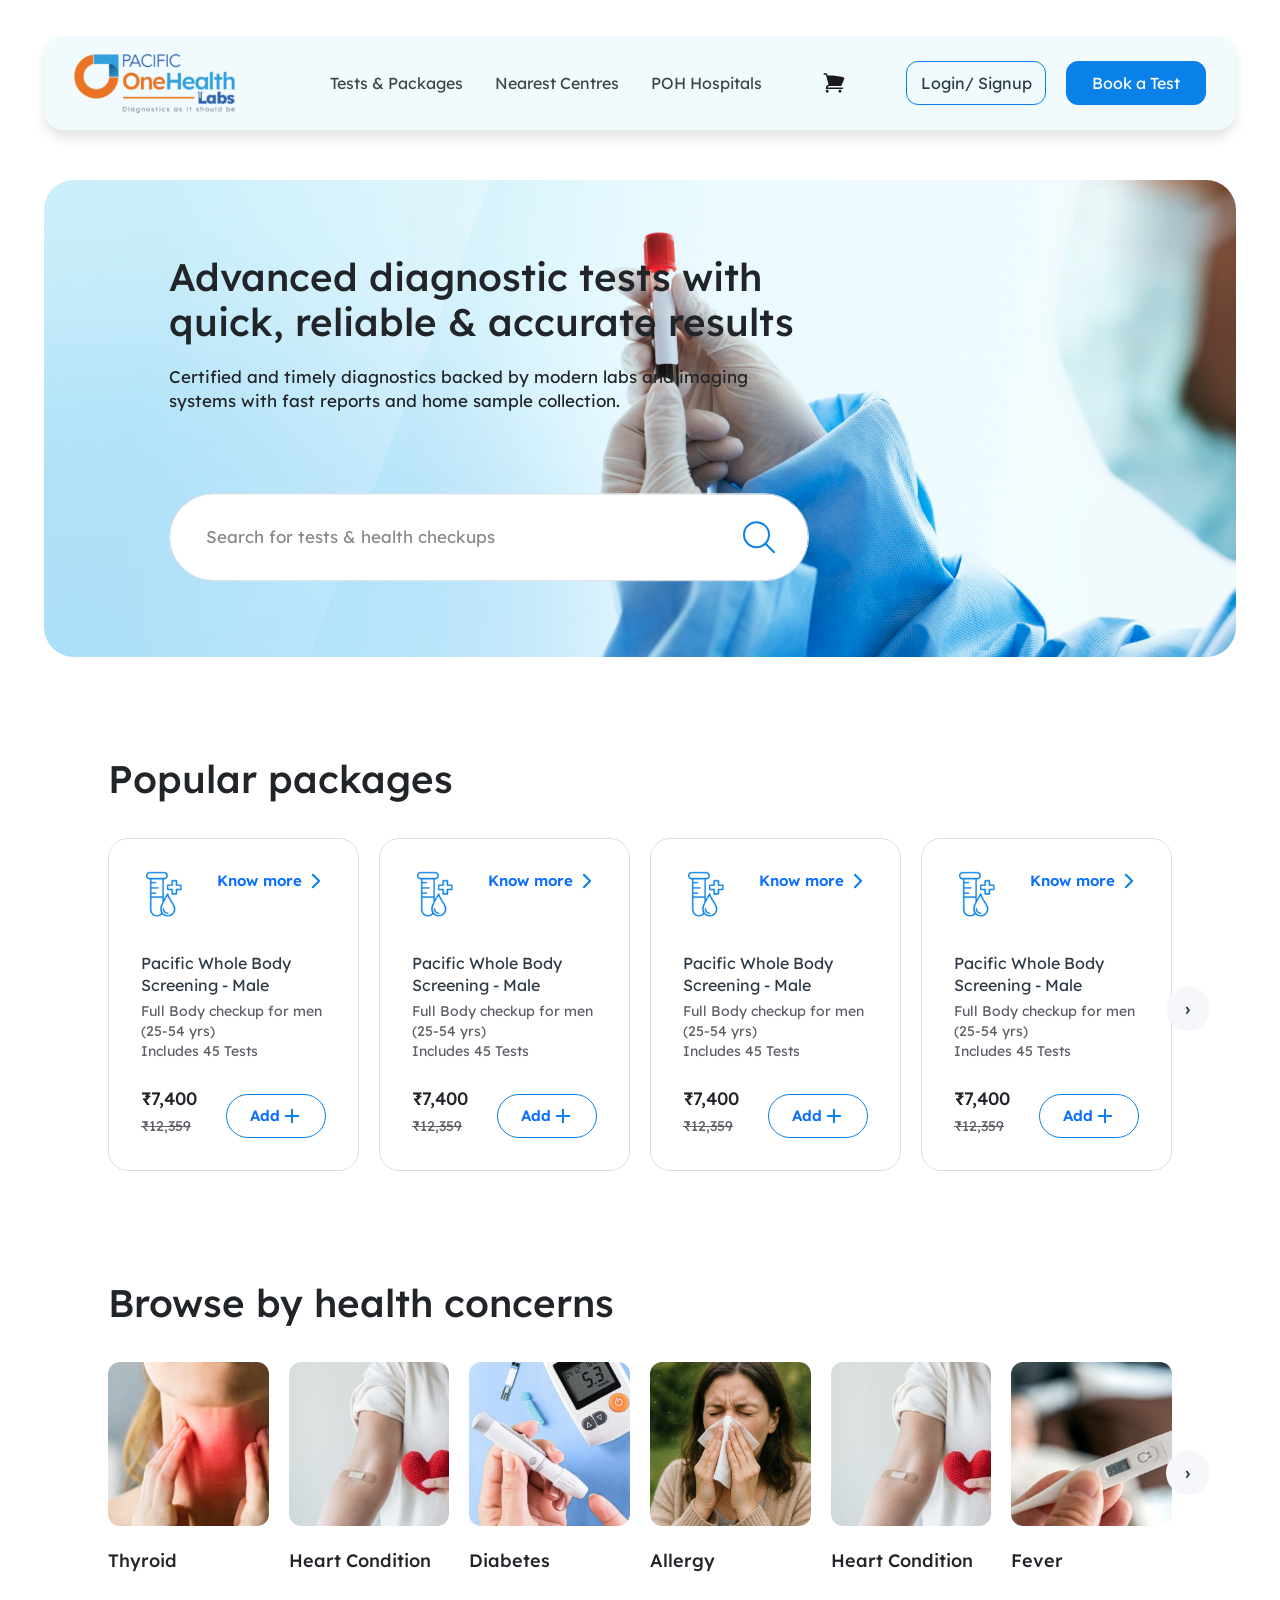
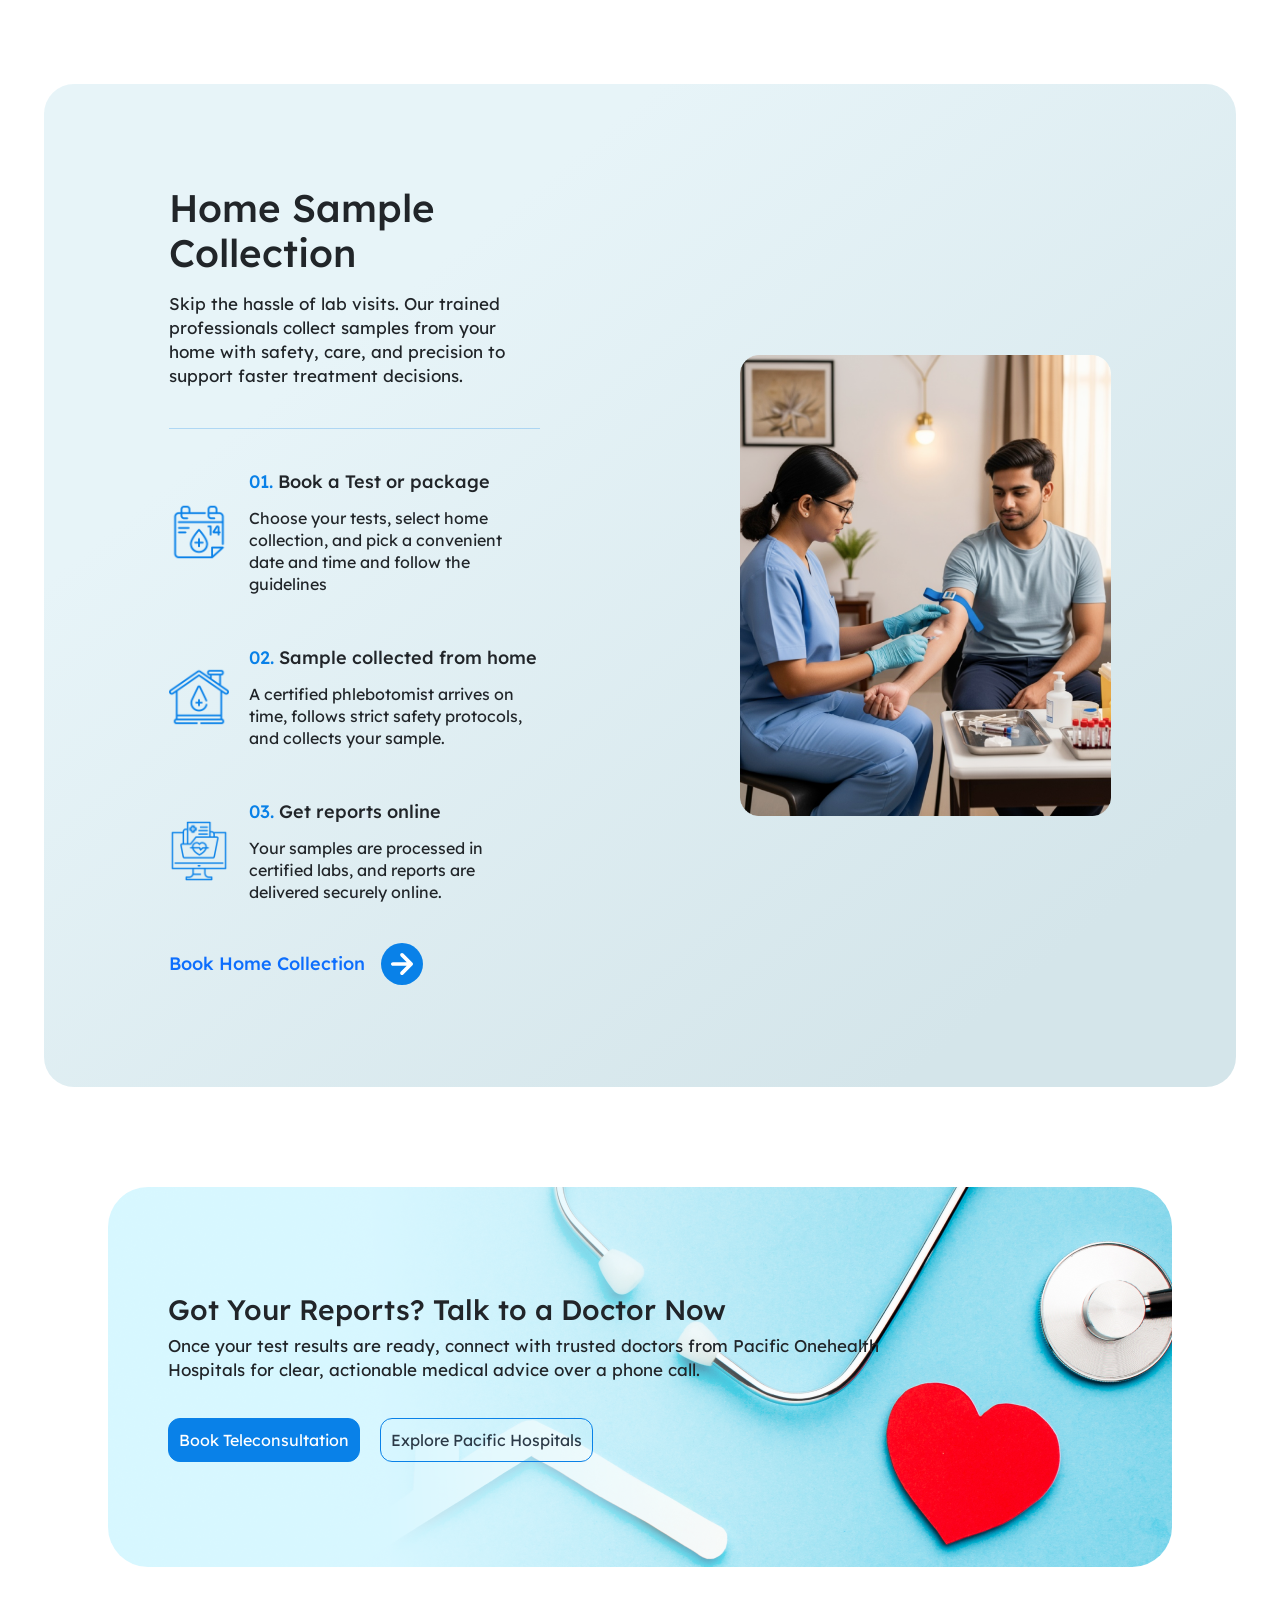
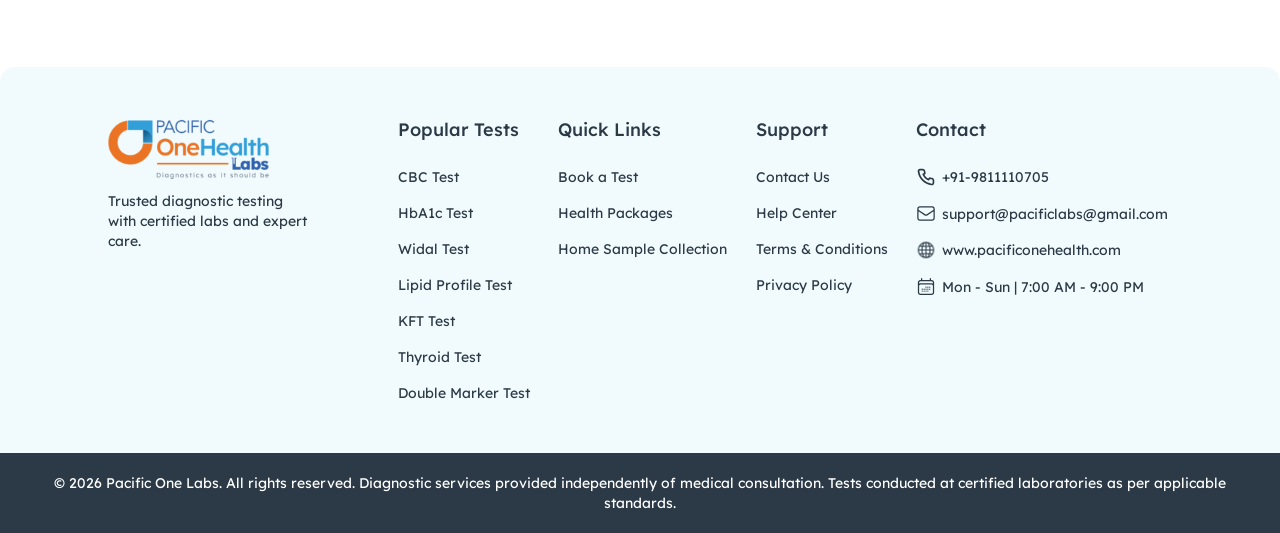
==== commit 73cb26e5: "fix: modals added" ====
--- a/index.html
+++ b/index.html
@@ -31,16 +31,20 @@
           </div>
           <nav class="main-nav">
             <ul>
-              <li><a href="#">Tests & Packages</a></li>
+              <li><a href="./package-detail.html">Tests & Packages</a></li>
               <li><a href="#">Nearest Centres</a></li>
-              <li><a href="#">POH Hospitals</a></li>
+              <li><a href="https://pacificonehealth.com" target="_blank">POH Hospitals</a></li>
             </ul>
             <div class="cart-area">
               <img src="./assets/images/icons/cart.svg" alt="" />
             </div>
             <div class="header-cta">
-              <a href="#" class="btn-cta"> Login/ Signup </a>
-              <a href="#" class="btn-book"> Book a Test </a>
+              <a href="javascript:void(0)" id="openLogin" class="btn-cta">
+                  Login/ Signup
+              </a>
+              <a href="#" class="btn-book">
+                Book a Test
+              </a>
             </div>
           </nav>
         </div>
@@ -509,6 +513,231 @@
       </div>
     </footer>
 
+    <div class="bottomLine">
+        <p>© 2026 Pacific One Labs. All rights reserved. Diagnostic services provided independently of medical consultation. Tests conducted at certified laboratories as per applicable standards.</p>
+    </div>
+
+    <!-- address Modal -->
+    <div class="modal fade addressModal" id="addressModal" tabindex="-1">
+        <div class="modal-dialog modal-dialog-centered modal-lg">
+            <div class="modal-content">
+            <div class="modal-body">
+                <h4>Address</h4>
+                <p class="subText">Add the address for sample collection</p>
+
+                <div class="row g-3 mt-3">
+
+                <div class="col-md-6">
+                    <label>Address</label>
+                    <input type="text" class="form-control">
+                </div>
+
+                <div class="col-md-6">
+                    <label>City</label>
+                    <input type="text" class="form-control">
+                </div>
+
+                <div class="col-md-6">
+                    <label>State</label>
+                    <input type="text" class="form-control">
+                </div>
+
+                <div class="col-md-6">
+                    <label>PIN code</label>
+                    <input type="text" class="form-control">
+                </div>
+
+                </div>
+
+                <button class="btn continueBtn mt-4">
+                Continue
+                </button>
+
+            </div>
+
+            </div>
+        </div>
+    </div>
+
+    <!-- Login Modal -->
+    <div class="modal fade loginModal" id="loginModal" tabindex="-1">
+        <div class="modal-dialog modal-dialog-centered modal-lg">
+            <div class="modal-content">
+                <div class="modal-body">
+                    <div class="row">
+                    <!-- Left Image -->
+                        <div class="col-md-5 imageArea">
+                            <img src="./assets/images/auth-image.png" alt="">
+                        </div>
+                        <!-- Right Form -->
+                        <div class="col-md-7 formArea">
+                            <h3>Login</h3>
+                            <p>Book lab tests and get access to your orders, reports and more in your account</p>
+
+                            <div class="mt-4">
+                            <label>Name</label>
+                            <input type="text" class="form-control" value="Divya">
+                            </div>
+
+                            <div class="mt-3">
+                            <label>Mobile number</label>
+
+                            <div class="d-flex gap-2">
+
+                                <select class="form-select countryCode">
+                                    <option>+91</option>
+                                    <option>+91</option>
+                                    <option>+91</option>
+                                    <option>+91</option>
+                                    <option>+91</option>
+                                </select>
+
+                                <input type="text" class="form-control">
+                            </div>
+                            </div>
+
+                            <button class="btn sendOtpBtn mt-4" id="openOtp">
+                                Send OTP
+                            </button>
+
+                            <p class="signupText mt-3">
+                            New to Pacific OneHealth Labs? <a href="#">Signup</a>
+                            </p>
+                        </div>
+                    </div>
+                </div>
+
+            </div>
+        </div>
+    </div>
+
+    <!-- Otp Modal -->
+    <div class="modal fade otpModal" id="otpModal" tabindex="-1">
+        <div class="modal-dialog modal-dialog-centered modal-lg">
+            <div class="modal-content">
+                <div class="modal-body">
+                    <div class="row">
+                    <!-- Left Image -->
+                        <div class="col-md-5 imageArea">
+                            <img src="./assets/images/auth-image.png" alt="">
+                        </div>
+                        <!-- Right Content -->
+                        <div class="col-md-7 otpArea">
+
+                            <h3>Enter OTP</h3>
+
+                            <p>
+                            An OTP has been sent to your registered mobile number ending with 6421
+                            </p>
+
+                            <div class="otpInputs mt-4">
+                            <input maxlength="1">
+                            <input maxlength="1">
+                            <input maxlength="1">
+                            <input maxlength="1">
+                            <input maxlength="1">
+                            <input maxlength="1">
+                            </div>
+
+                            <p class="resendText mt-3">
+                            Did not receive OTP? <a href="#">Resend</a>
+                            </p>
+
+                            <button class="btn submitOtpBtn mt-3">
+                            Submit OTP
+                            </button>
+
+                            <p class="signupText mt-3">
+                            New to Pacific OneHealth Labs? <a href="#">Signup</a>
+                            </p>
+
+                        </div>
+                    </div>
+                </div>
+            </div>
+        </div>
+    </div>
+
+    <!-- Date modal -->
+     <div class="modal fade dateTimeModal" id="dateTimeModal" tabindex="-1">
+        <div class="modal-dialog modal-dialog-centered modal-xl">
+            <div class="modal-content">
+
+            <div class="modal-body">
+
+                <h3>Date & Time</h3>
+                <p>Please select the date and slot for home sample collection as per your convenience</p>
+
+                <div class="row mt-4">
+
+                <!-- Calendar -->
+                <div class="col-md-4">
+
+                    <h6>Select Date</h6>
+
+                    <div class="calendarBox">
+
+                    <div class="calHeader">
+                        <span id="prevMonth">&#8249;</span>
+                        <strong id="monthYear"></strong>
+                        <span id="nextMonth">&#8250;</span>
+                    </div>
+
+                    <div class="weekDays">
+                        <span>Mon</span><span>Tue</span><span>Wed</span>
+                        <span>Thu</span><span>Fri</span><span>Sat</span><span>Sun</span>
+                    </div>
+
+                    <div class="datesGrid" id="datesGrid"></div>
+
+                    </div>
+
+                </div>
+
+                <!-- Time Slots -->
+                <div class="col-md-8">
+
+                    <h6>Time Slot</h6>
+
+                    <div class="slotsArea">
+
+                    <span class="slot">10:30 am</span>
+                    <span class="slot">11:00 am</span>
+                    <span class="slot">11:30 am</span>
+                    <span class="slot">12:00 pm</span>
+
+                    <span class="slot disabled">12:30 pm</span>
+                    <span class="slot disabled">1:00 pm</span>
+                    <span class="slot active">1:30 pm</span>
+                    <span class="slot">2:00 pm</span>
+
+                    <span class="slot">2:30 pm</span>
+                    <span class="slot">3:00 pm</span>
+                    <span class="slot">3:30 pm</span>
+                    <span class="slot">4:00 pm</span>
+
+                    <span class="slot">4:30 pm</span>
+                    <span class="slot disabled">5:00 pm</span>
+                    <span class="slot">5:30 pm</span>
+
+                    </div>
+
+                    <a href="#" class="viewMore">View more</a>
+
+                </div>
+
+                </div>
+
+                <button class="btn confirmBtn mt-4">
+                Confirm
+                </button>
+
+            </div>
+
+            </div>
+        </div>
+    </div>
+
     <script
       src="https://code.jquery.com/jquery-3.7.1.min.js"
       integrity="sha256-/JqT3SQfawRcv/BIHPThkBvs0OEvtFFmqPF/lYI/Cxo="
